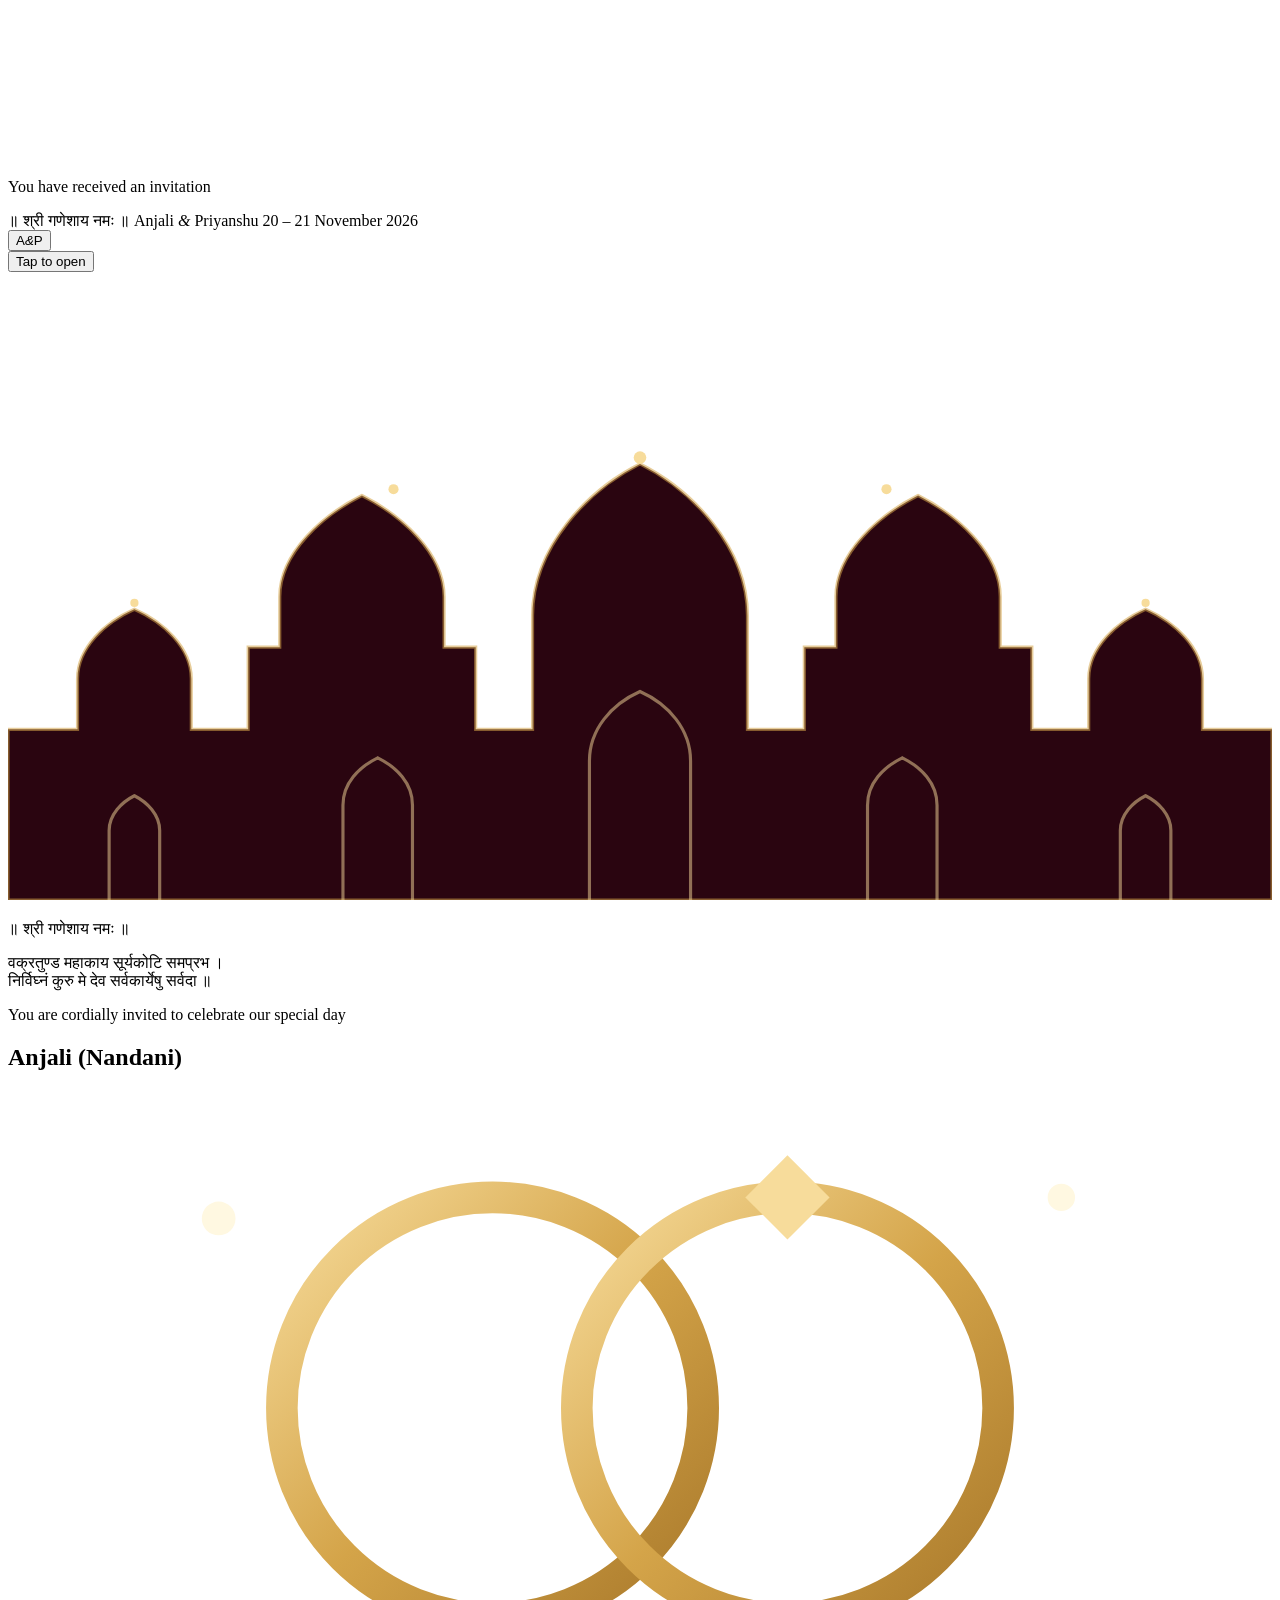
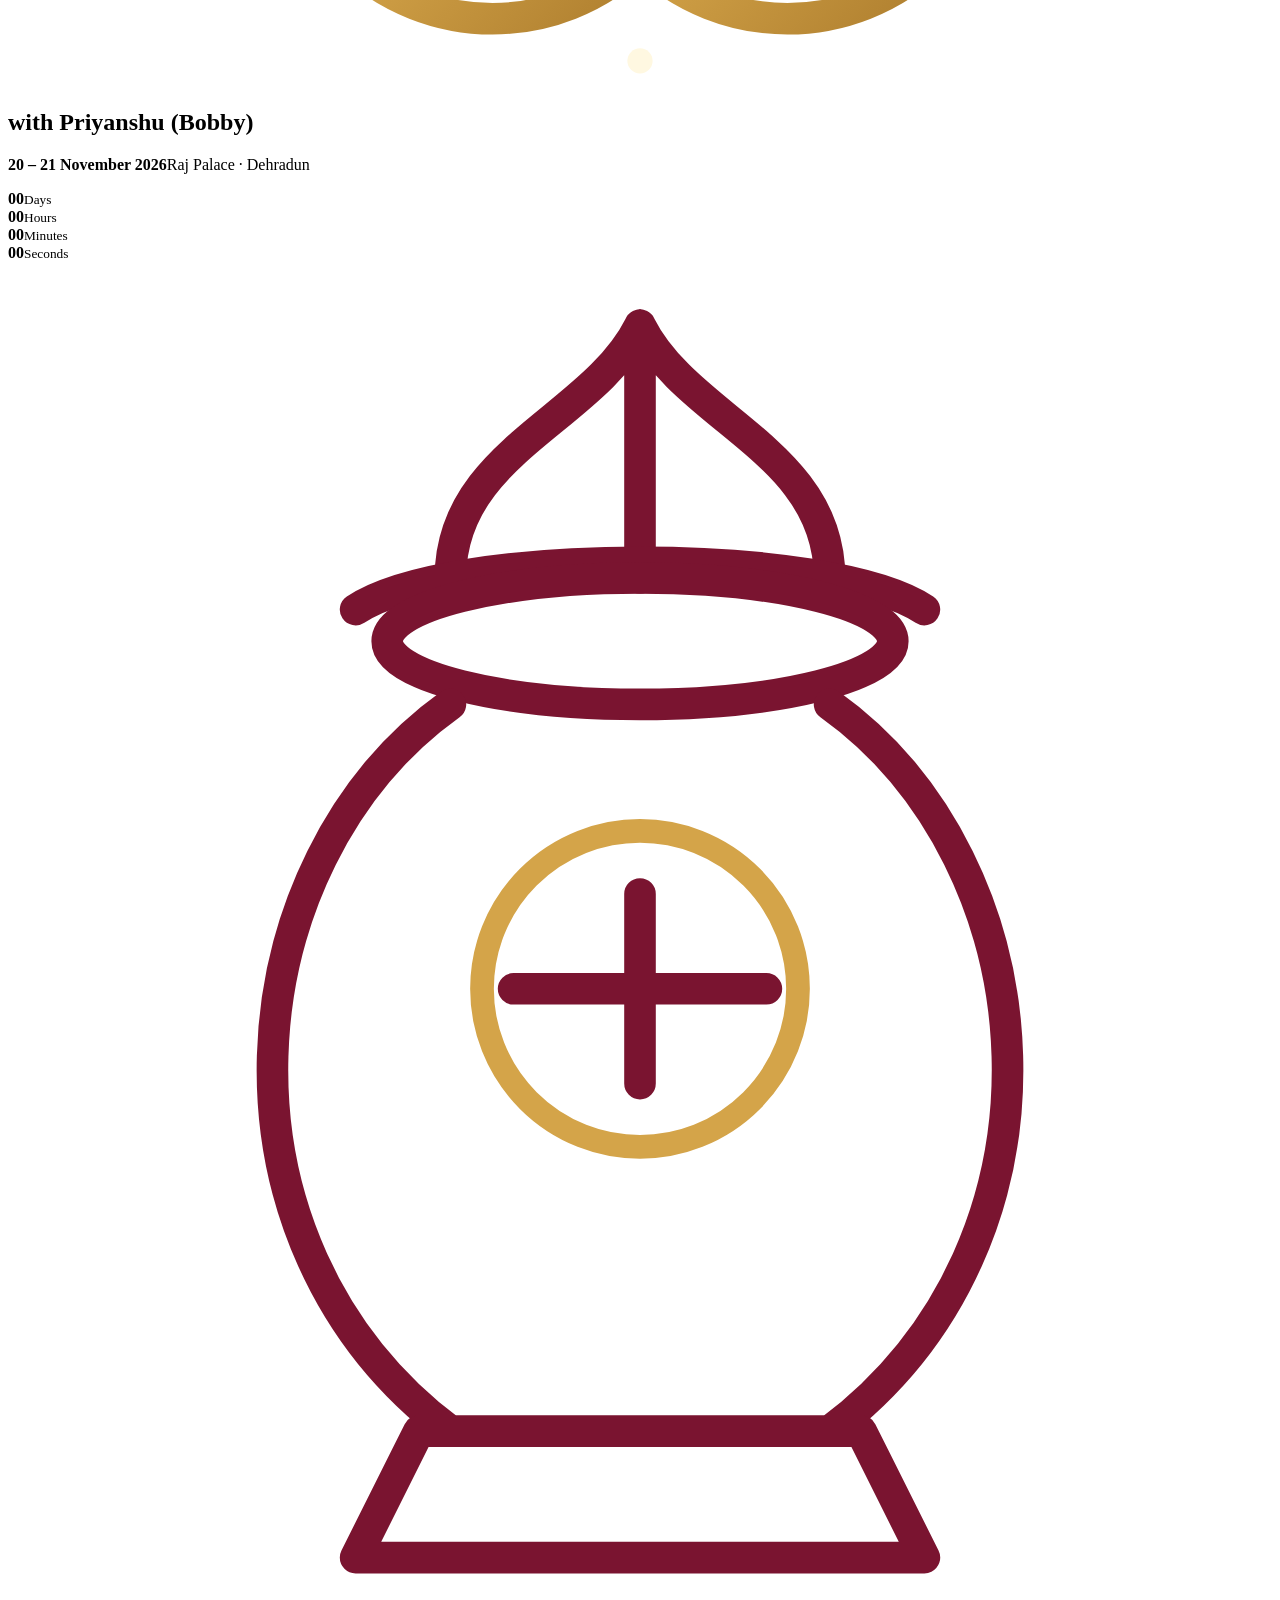
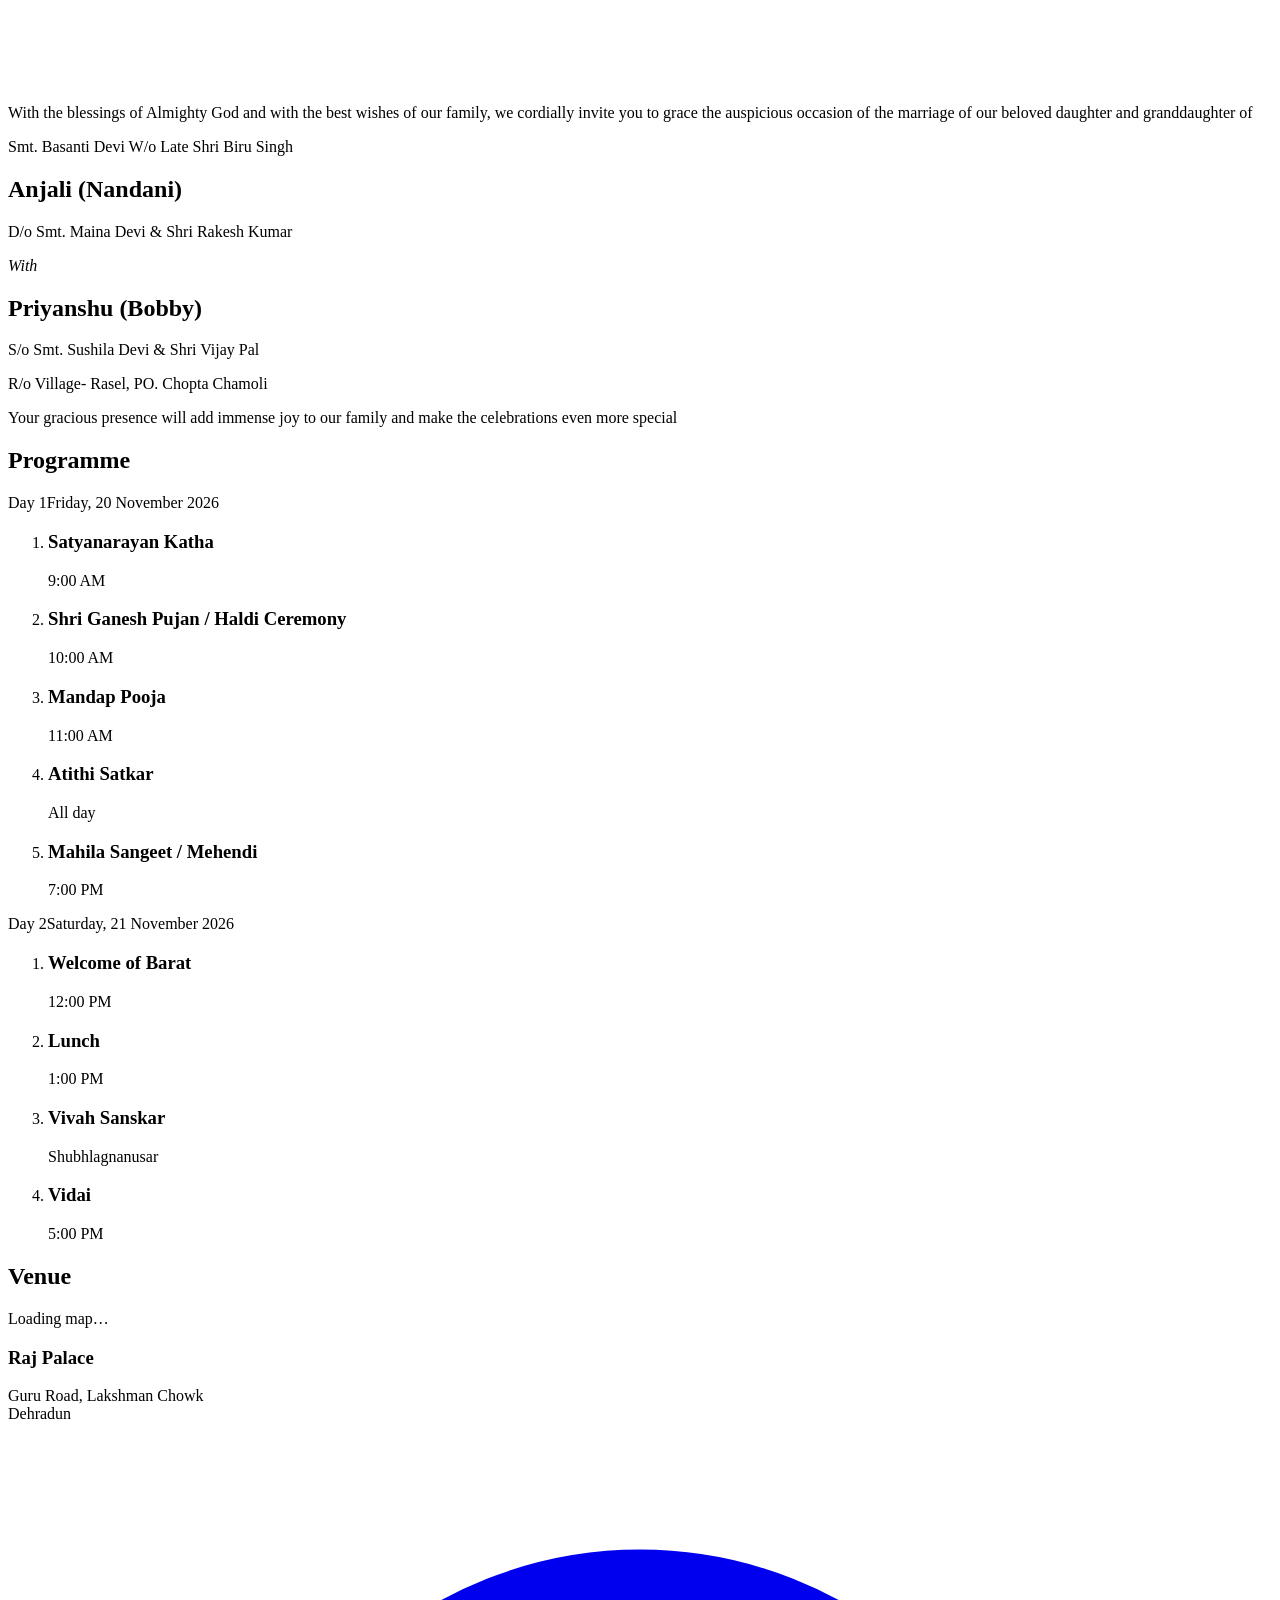
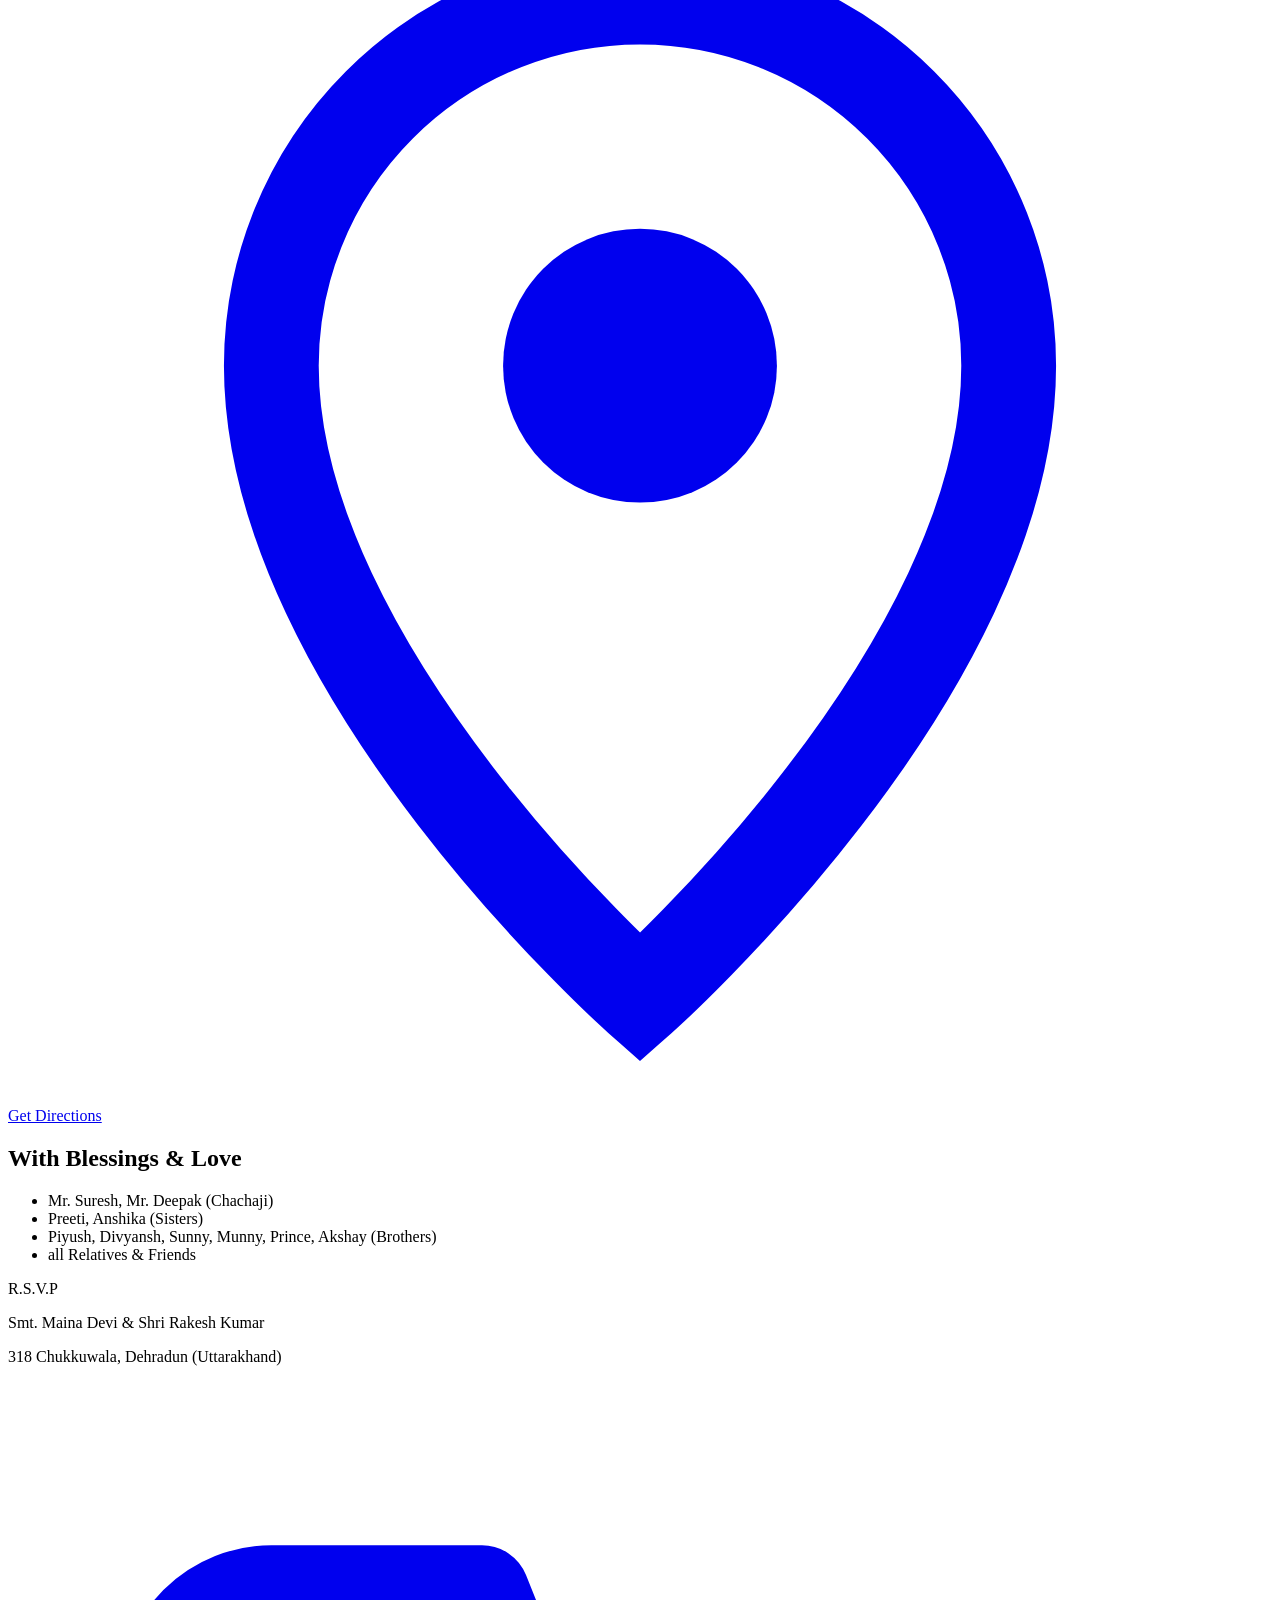
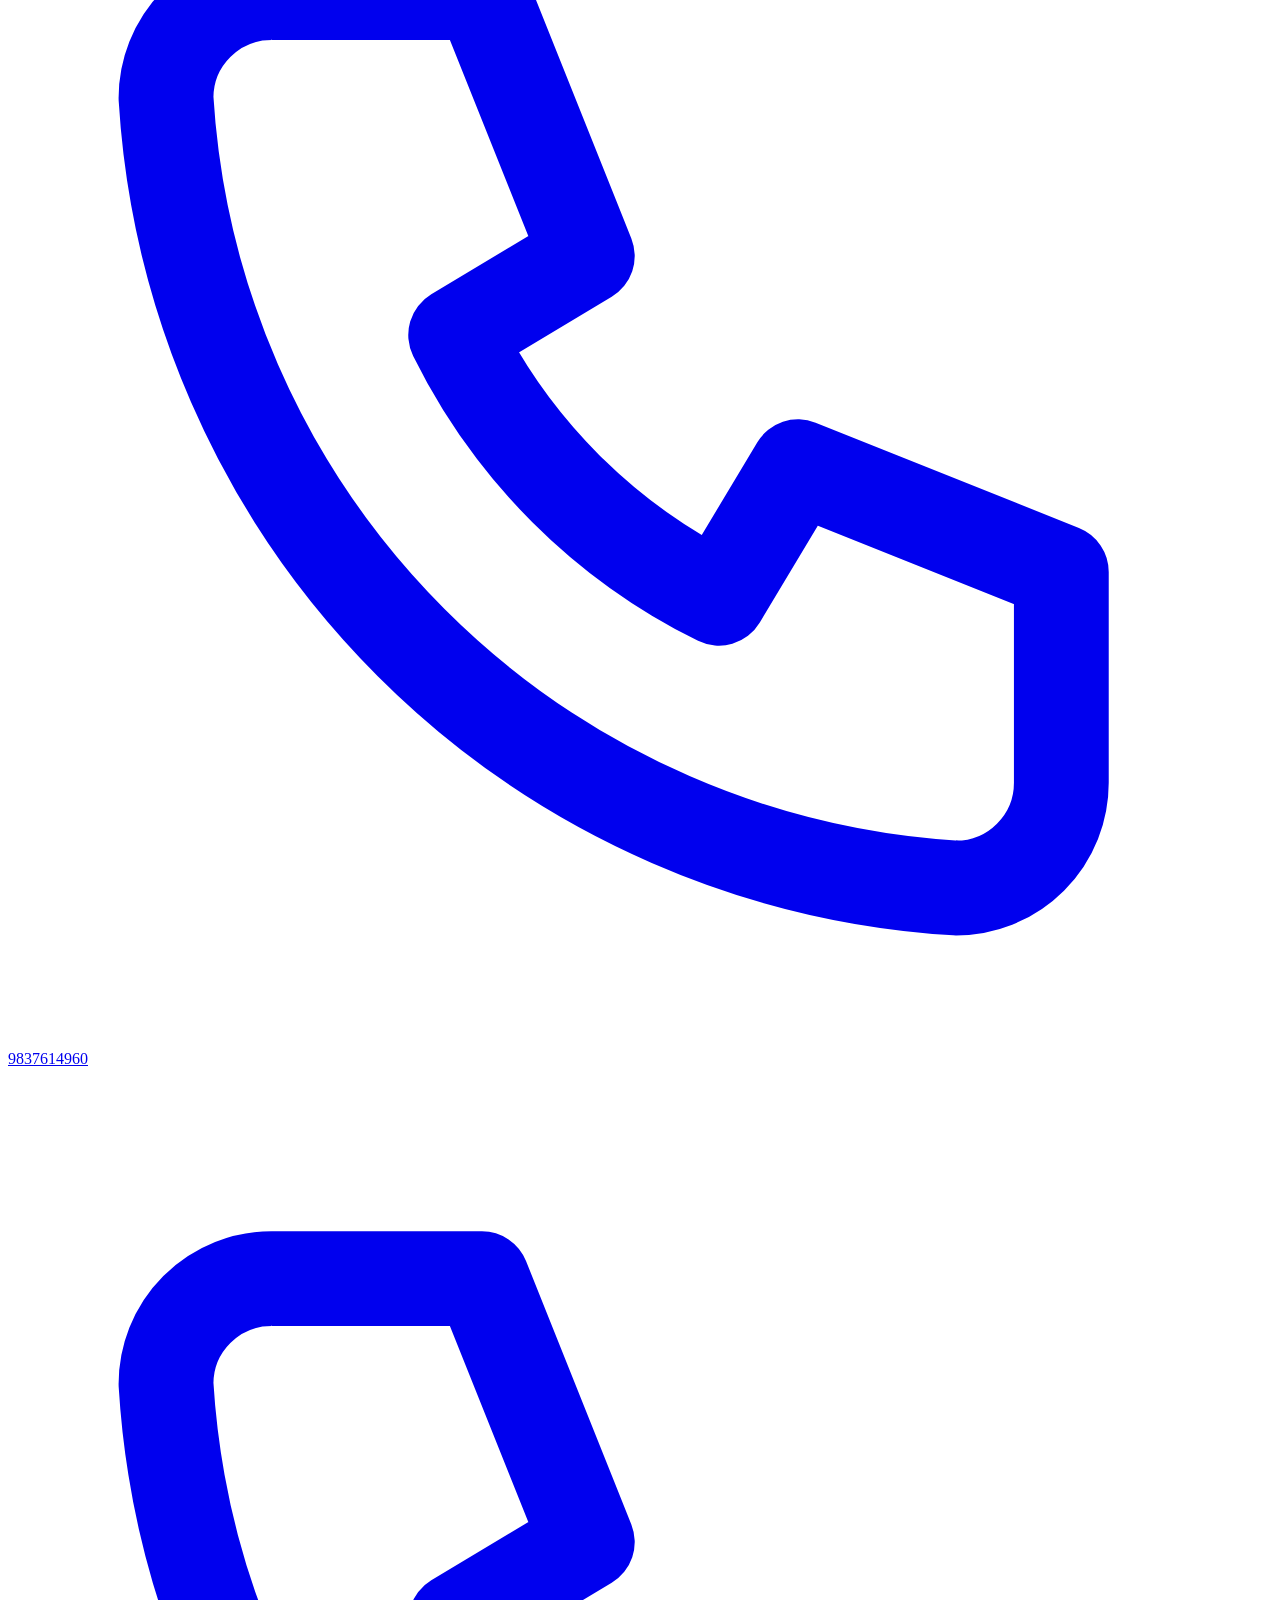
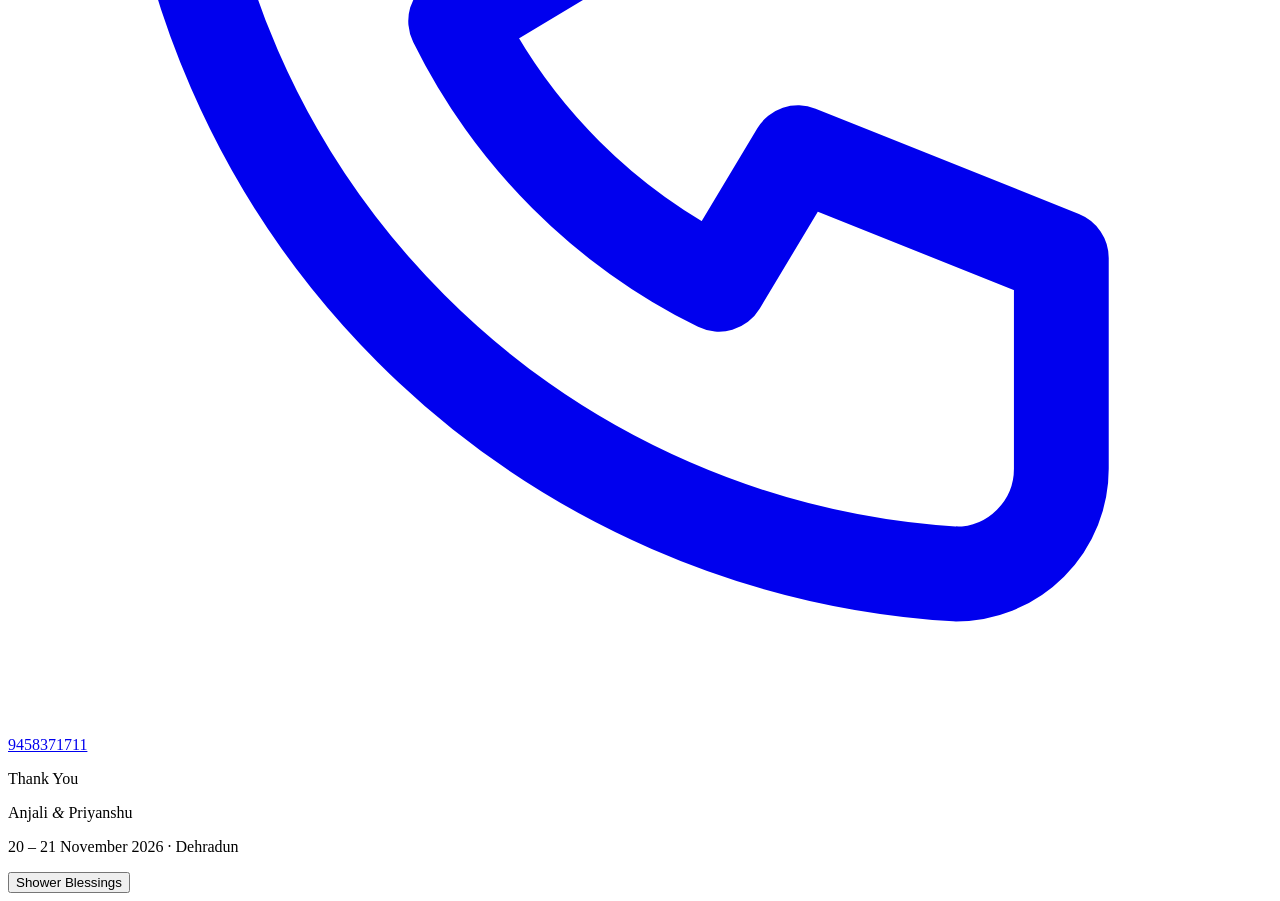
==== index.html @ f33a48f0 "Add files via upload" ====
<!doctype html>
<html lang="en">
<head>
  <meta charset="utf-8">
  <meta name="viewport" content="width=device-width, initial-scale=1, viewport-fit=cover">
  <meta name="theme-color" content="#4a0b19">
  <title>Anjali &amp; Priyanshu · Wedding Invitation</title>
  <meta name="description" content="Wedding of Anjali (Nandani) &amp; Priyanshu (Bobby) · 20–21 November 2026 · Raj Palace, Dehradun">
  <meta property="og:title" content="Anjali &amp; Priyanshu · Wedding Invitation">
  <meta property="og:description" content="20–21 November 2026 · Raj Palace, Guru Road, Lakshman Chowk, Dehradun">
  <link rel="preconnect" href="https://fonts.googleapis.com">
  <link rel="preconnect" href="https://fonts.gstatic.com" crossorigin>
  <link href="https://fonts.googleapis.com/css2?family=Cormorant+Garamond:ital,wght@0,500;0,600;0,700;1,500&family=Great+Vibes&family=Lora:wght@400;500;600&family=Marcellus&family=Tiro+Devanagari+Hindi&display=swap" rel="stylesheet">
  <link rel="stylesheet" href="css/style.css">
</head>
<body class="is-locked">

  <!-- Shared SVG defs (flowers are injected by main.js) -->
  <svg class="svg-defs" aria-hidden="true" focusable="false">
    <defs id="svgDefs">
      <radialGradient id="gRose" cx="50%" cy="50%" r="60%">
        <stop offset="0" stop-color="#b4204a"/><stop offset=".6" stop-color="#e0607f"/><stop offset="1" stop-color="#f6b3c3"/>
      </radialGradient>
      <radialGradient id="gRoseIn" cx="50%" cy="50%" r="60%">
        <stop offset="0" stop-color="#7c0d2c"/><stop offset="1" stop-color="#c93a5e"/>
      </radialGradient>
      <radialGradient id="gMari" cx="50%" cy="50%" r="60%">
        <stop offset="0" stop-color="#e2620a"/><stop offset=".7" stop-color="#f6941a"/><stop offset="1" stop-color="#ffc23a"/>
      </radialGradient>
      <radialGradient id="gMariY" cx="50%" cy="50%" r="60%">
        <stop offset="0" stop-color="#f2a40c"/><stop offset="1" stop-color="#ffe066"/>
      </radialGradient>
      <linearGradient id="gLeaf" x1="0" y1="0" x2="1" y2="1">
        <stop offset="0" stop-color="#5f8a3a"/><stop offset="1" stop-color="#2f5a26"/>
      </linearGradient>
      <linearGradient id="gGold" x1="0" y1="0" x2="1" y2="1">
        <stop offset="0" stop-color="#f7dc9b"/><stop offset=".5" stop-color="#d4a449"/><stop offset="1" stop-color="#a8782a"/>
      </linearGradient>
    </defs>
  </svg>

  <!-- ============ 1. ENVELOPE INTRO ============ -->
  <div class="intro" id="intro" role="dialog" aria-label="Open the invitation">
    <div class="intro__mandala js-mandala" data-size="560"></div>
    <div class="intro__sparkles" id="introSparkles"></div>

    <p class="intro__to"><span class="js-guest-line">You have received an invitation</span></p>

    <div class="envelope" id="envelope">
      <div class="envelope__back"></div>
      <div class="envelope__letter">
        <span class="envelope__om">॥ श्री गणेशाय नमः ॥</span>
        <span class="envelope__names">Anjali <i>&amp;</i> Priyanshu</span>
        <span class="envelope__date">20 – 21 November 2026</span>
      </div>
      <div class="envelope__pocket"></div>
      <div class="envelope__flap"></div>
      <button class="seal" id="sealBtn" type="button" aria-label="Open invitation">
        <span class="seal__text">A<i>&amp;</i>P</span>
      </button>
    </div>

    <button class="intro__hint" id="openBtn" type="button">Tap to open</button>
  </div>

  <!-- Fixed decor layers -->
  <canvas class="petals" id="petals" aria-hidden="true"></canvas>
  <div class="flora" aria-hidden="true">
    <div class="flora__cluster flora__cluster--tl js-cluster" data-variant="a"></div>
    <div class="flora__cluster flora__cluster--tr js-cluster" data-variant="b"></div>
    <div class="flora__cluster flora__cluster--bl js-cluster" data-variant="b"></div>
    <div class="flora__cluster flora__cluster--br js-cluster" data-variant="a"></div>
  </div>

  <audio id="bgm" preload="auto" loop>
    <source src="audio/wedding.wav" type="audio/wav">
  </audio>

  <main>
    <!-- ============ 2. HERO ============ -->
    <section class="hero" id="home">
      <div class="toran js-toran" aria-hidden="true"></div>
      <div class="hero__rays" aria-hidden="true"></div>
      <div class="hero__mandala js-mandala" data-size="620" aria-hidden="true"></div>
      <div class="hero__palace" aria-hidden="true">
        <svg viewBox="0 0 400 150" preserveAspectRatio="xMidYMax slice">
          <g fill="#2a0510" stroke="rgba(212,164,73,.55)" stroke-width="1">
            <path d="M0 150V96h22V80c0-10 9-18 18-22 9 4 18 12 18 22v16h18V70h10V54c0-14 14-26 26-32 12 6 26 18 26 32v16h10v26h18V60c0-22 18-40 34-48 16 8 34 26 34 48v36h18V70h10V54c0-14 14-26 26-32 12 6 26 18 26 32v16h10v26h18V80c0-10 9-18 18-22 9 4 18 12 18 22v16h22v54z"/>
          </g>
          <g fill="none" stroke="rgba(247,220,155,.5)" stroke-width="1">
            <path d="M184 150v-44c0-10 7-18 16-22 9 4 16 12 16 22v44"/>
            <path d="M106 150v-30c0-7 5-12 11-15 6 3 11 8 11 15v30M272 150v-30c0-7 5-12 11-15 6 3 11 8 11 15v30"/>
            <path d="M32 150v-22c0-5 4-9 8-11 4 2 8 6 8 11v22M352 150v-22c0-5 4-9 8-11 4 2 8 6 8 11v22"/>
          </g>
          <g fill="#f7dc9b"><circle cx="200" cy="10" r="2"/><circle cx="122" cy="20" r="1.6"/><circle cx="278" cy="20" r="1.6"/><circle cx="40" cy="56" r="1.3"/><circle cx="360" cy="56" r="1.3"/></g>
        </svg>
      </div>

      <div class="hero__inner">
        <div class="shloka" data-anim="fade-up">
          <p class="shloka__om">॥ श्री गणेशाय नमः ॥</p>
          <p class="shloka__line">वक्रतुण्ड महाकाय सूर्यकोटि समप्रभ ।<br>निर्विघ्नं कुरु मे देव सर्वकार्येषु सर्वदा ॥</p>
        </div>

        <p class="hero__welcome" data-anim="fade-up">
          <span class="hero__guest js-guest" hidden></span>
          You are cordially invited to celebrate our special day
        </p>

        <h1 class="couple">
          <span class="couple__name couple__name--bride">
            <span class="couple__script">Anjali</span>
            <span class="couple__nick">(Nandani)</span>
          </span>
          <span class="couple__ring" aria-hidden="true">
            <svg viewBox="0 0 120 60">
              <g fill="none" stroke="url(#gGold)" stroke-width="3">
                <circle class="ring-a" cx="46" cy="32" r="20"/>
                <circle class="ring-b" cx="74" cy="32" r="20"/>
              </g>
              <path d="M74 8l4 4-4 4-4-4z" fill="#f7dc9b"/>
              <g class="ring-spark" fill="#fff8e1"><circle cx="20" cy="14" r="1.6"/><circle cx="100" cy="12" r="1.3"/><circle cx="60" cy="56" r="1.2"/></g>
            </svg>
            <span class="couple__with">with</span>
          </span>
          <span class="couple__name couple__name--groom">
            <span class="couple__script">Priyanshu</span>
            <span class="couple__nick">(Bobby)</span>
          </span>
        </h1>

        <div class="hero__date" data-anim="fade-up">
          <span class="hero__divider"></span>
          <p><strong>20 – 21 November 2026</strong><span>Raj Palace · Dehradun</span></p>
          <span class="hero__divider"></span>
        </div>

        <div class="countdown" id="countdown" data-anim="fade-up" aria-live="polite">
          <div class="countdown__box"><b data-unit="d">00</b><small>Days</small></div>
          <div class="countdown__box"><b data-unit="h">00</b><small>Hours</small></div>
          <div class="countdown__box"><b data-unit="m">00</b><small>Minutes</small></div>
          <div class="countdown__box"><b data-unit="s">00</b><small>Seconds</small></div>
        </div>
        <p class="countdown__done" id="countdownDone" hidden>The celebrations have begun!</p>

        <a href="#invite" class="scroll-cue" aria-label="Scroll down"><span></span></a>
      </div>
    </section>

    <!-- ============ 3. INVITATION ============ -->
    <section class="invite" id="invite">
      <div class="invite__card" data-anim="zoom">
        <span class="corner corner--bl"></span><span class="corner corner--br"></span>

        <div class="kalash" aria-hidden="true" data-anim="fade-up">
          <svg viewBox="0 0 80 90">
            <g fill="none" stroke="#7a1430" stroke-width="2" stroke-linecap="round" stroke-linejoin="round">
              <path d="M40 4c-3 6-12 8-12 16M40 4c3 6 12 8 12 16M40 4v16"/>
              <path d="M22 22c6-4 30-4 36 0"/>
              <ellipse cx="40" cy="24" rx="16" ry="4"/>
              <path d="M28 28c-14 10-16 34 0 46h24c16-12 14-36 0-46"/>
              <path d="M26 74h28l4 8H22z"/>
              <path d="M32 46h16M40 40v12"/>
            </g>
            <circle cx="40" cy="46" r="10" fill="none" stroke="#d4a449" stroke-width="1.5"/>
          </svg>
        </div>

        <p class="invite__lead" data-anim="fade-up">
          With the blessings of Almighty God and with the best wishes of our family, we cordially invite you to grace the auspicious occasion of the marriage of our beloved daughter and granddaughter of
        </p>
        <p class="invite__elder" data-anim="fade-up">Smt. Basanti Devi W/o Late Shri Biru Singh</p>

        <div class="person" data-anim="fade-left">
          <h2 class="person__name">Anjali <span>(Nandani)</span></h2>
          <p class="person__parents">D/o Smt. Maina Devi &amp; Shri Rakesh Kumar</p>
        </div>

        <div class="invite__with" data-anim="zoom">
          <span class="line"></span><em>With</em><span class="line"></span>
        </div>

        <div class="person" data-anim="fade-right">
          <h2 class="person__name">Priyanshu <span>(Bobby)</span></h2>
          <p class="person__parents">S/o Smt. Sushila Devi &amp; Shri Vijay Pal</p>
          <p class="person__address">R/o Village- Rasel, PO. Chopta Chamoli</p>
        </div>

        <p class="invite__closing" data-anim="fade-up">
          Your gracious presence will add immense joy to our family and make the celebrations even more special
        </p>
      </div>
    </section>

    <!-- ============ 4. PROGRAMME ============ -->
    <section class="programme" id="programme">
      <header class="section-head" data-anim="fade-up">
        <span class="section-head__orn"></span>
        <h2>Programme</h2>
      </header>

      <div class="day" data-anim="fade-up">
        <div class="day__chip"><span>Day 1</span>Friday, 20 November 2026</div>
        <ol class="timeline">
          <li class="event" data-anim="fade-left"><span class="event__icon" data-icon="diya"></span><div class="event__body"><h3>Satyanarayan Katha</h3><time>9:00 AM</time></div></li>
          <li class="event" data-anim="fade-right"><span class="event__icon" data-icon="haldi"></span><div class="event__body"><h3>Shri Ganesh Pujan / Haldi Ceremony</h3><time>10:00 AM</time></div></li>
          <li class="event" data-anim="fade-left"><span class="event__icon" data-icon="mandap"></span><div class="event__body"><h3>Mandap Pooja</h3><time>11:00 AM</time></div></li>
          <li class="event" data-anim="fade-right"><span class="event__icon" data-icon="garland"></span><div class="event__body"><h3>Atithi Satkar</h3><time>All day</time></div></li>
          <li class="event event--night" data-anim="fade-left"><span class="event__icon" data-icon="music"></span><div class="event__body"><h3>Mahila Sangeet / Mehendi</h3><time>7:00 PM</time></div></li>
        </ol>
      </div>

      <div class="day" data-anim="fade-up">
        <div class="day__chip"><span>Day 2</span>Saturday, 21 November 2026</div>
        <ol class="timeline">
          <li class="event" data-anim="fade-left"><span class="event__icon" data-icon="dhol"></span><div class="event__body"><h3>Welcome of Barat</h3><time>12:00 PM</time></div></li>
          <li class="event" data-anim="fade-right"><span class="event__icon" data-icon="thali"></span><div class="event__body"><h3>Lunch</h3><time>1:00 PM</time></div></li>
          <li class="event event--main" data-anim="fade-left"><span class="event__icon" data-icon="agni"></span><div class="event__body"><h3>Vivah Sanskar</h3><time>Shubhlagnanusar</time></div></li>
          <li class="event" data-anim="fade-right"><span class="event__icon" data-icon="doli"></span><div class="event__body"><h3>Vidai</h3><time>5:00 PM</time></div></li>
        </ol>
      </div>
    </section>

    <!-- ============ 5. VENUE ============ -->
    <section class="venue" id="venue">
      <div class="venue__lattice" aria-hidden="true"></div>
      <header class="section-head section-head--light" data-anim="fade-up">
        <span class="section-head__orn"></span>
        <h2>Venue</h2>
      </header>

      <div class="venue__arch" data-anim="zoom">
        <div class="venue__map" id="venueMap" data-src="https://www.google.com/maps?q=Raj+Palace,+Guru+Road,+Lakshman+Chowk,+Dehradun&amp;output=embed">
          <span class="venue__map-loader">Loading map…</span>
        </div>
        <div class="venue__info">
          <h3>Raj Palace</h3>
          <p>Guru Road, Lakshman Chowk<br>Dehradun</p>
          <a class="btn btn--gold" target="_blank" rel="noopener"
             href="https://www.google.com/maps/dir/?api=1&amp;destination=Raj+Palace,+Guru+Road,+Lakshman+Chowk,+Dehradun">
            <svg viewBox="0 0 24 24" aria-hidden="true"><path d="M12 22s7-6.2 7-12a7 7 0 10-14 0c0 5.8 7 12 7 12z" fill="none" stroke="currentColor" stroke-width="1.8"/><circle cx="12" cy="10" r="2.6" fill="currentColor"/></svg>
            Get Directions
          </a>
        </div>
      </div>
    </section>

    <!-- ============ 6. CLOSING ============ -->
    <section class="closing" id="closing">
      <div class="closing__glow" aria-hidden="true"></div>
      <div class="closing__particles" id="goldParticles" aria-hidden="true"></div>

      <div class="blessings" data-anim="fade-up">
        <h2 class="blessings__title">With Blessings &amp; Love</h2>
        <ul class="blessings__list">
          <li data-anim="fade-up">Mr. Suresh, Mr. Deepak <span>(Chachaji)</span></li>
          <li data-anim="fade-up">Preeti, Anshika <span>(Sisters)</span></li>
          <li data-anim="fade-up">Piyush, Divyansh, Sunny, Munny, Prince, Akshay <span>(Brothers)</span></li>
          <li data-anim="fade-up">all Relatives &amp; Friends</li>
        </ul>
      </div>

      <div class="rsvp" data-anim="zoom">
        <p class="rsvp__label">R.S.V.P</p>
        <p class="rsvp__name">Smt. Maina Devi &amp; Shri Rakesh Kumar</p>
        <p class="rsvp__addr">318 Chukkuwala, Dehradun (Uttarakhand)</p>
        <div class="rsvp__calls">
          <a class="btn btn--ghost" href="tel:+919837614960">
            <svg viewBox="0 0 24 24" aria-hidden="true"><path d="M5 4h4l2 5-2.5 1.5a11 11 0 005 5L15 13l5 2v4a2 2 0 01-2 2A16 16 0 013 6a2 2 0 012-2" fill="none" stroke="currentColor" stroke-width="1.8" stroke-linejoin="round"/></svg>
            9837614960
          </a>
          <a class="btn btn--ghost" href="tel:+919458371711">
            <svg viewBox="0 0 24 24" aria-hidden="true"><path d="M5 4h4l2 5-2.5 1.5a11 11 0 005 5L15 13l5 2v4a2 2 0 01-2 2A16 16 0 013 6a2 2 0 012-2" fill="none" stroke="currentColor" stroke-width="1.8" stroke-linejoin="round"/></svg>
            9458371711
          </a>
        </div>
      </div>

      <div class="finale" data-anim="fade-up">
        <p class="finale__thanks">Thank You</p>
        <p class="finale__names">Anjali <i>&amp;</i> Priyanshu</p>
        <p class="finale__date">20 – 21 November 2026 · Dehradun</p>
        <button class="btn btn--gold finale__shower" id="showerBtn" type="button">Shower Blessings</button>
      </div>
    </section>
  </main>

  <script src="https://code.jquery.com/jquery-3.7.1.min.js" integrity="sha256-/JqT3SQfawRcv/BIHPThkBvs0OEvtFFmqPF/lYI/Cxo=" crossorigin="anonymous"></script>
  <script src="js/main.js"></script>
</body>
</html>
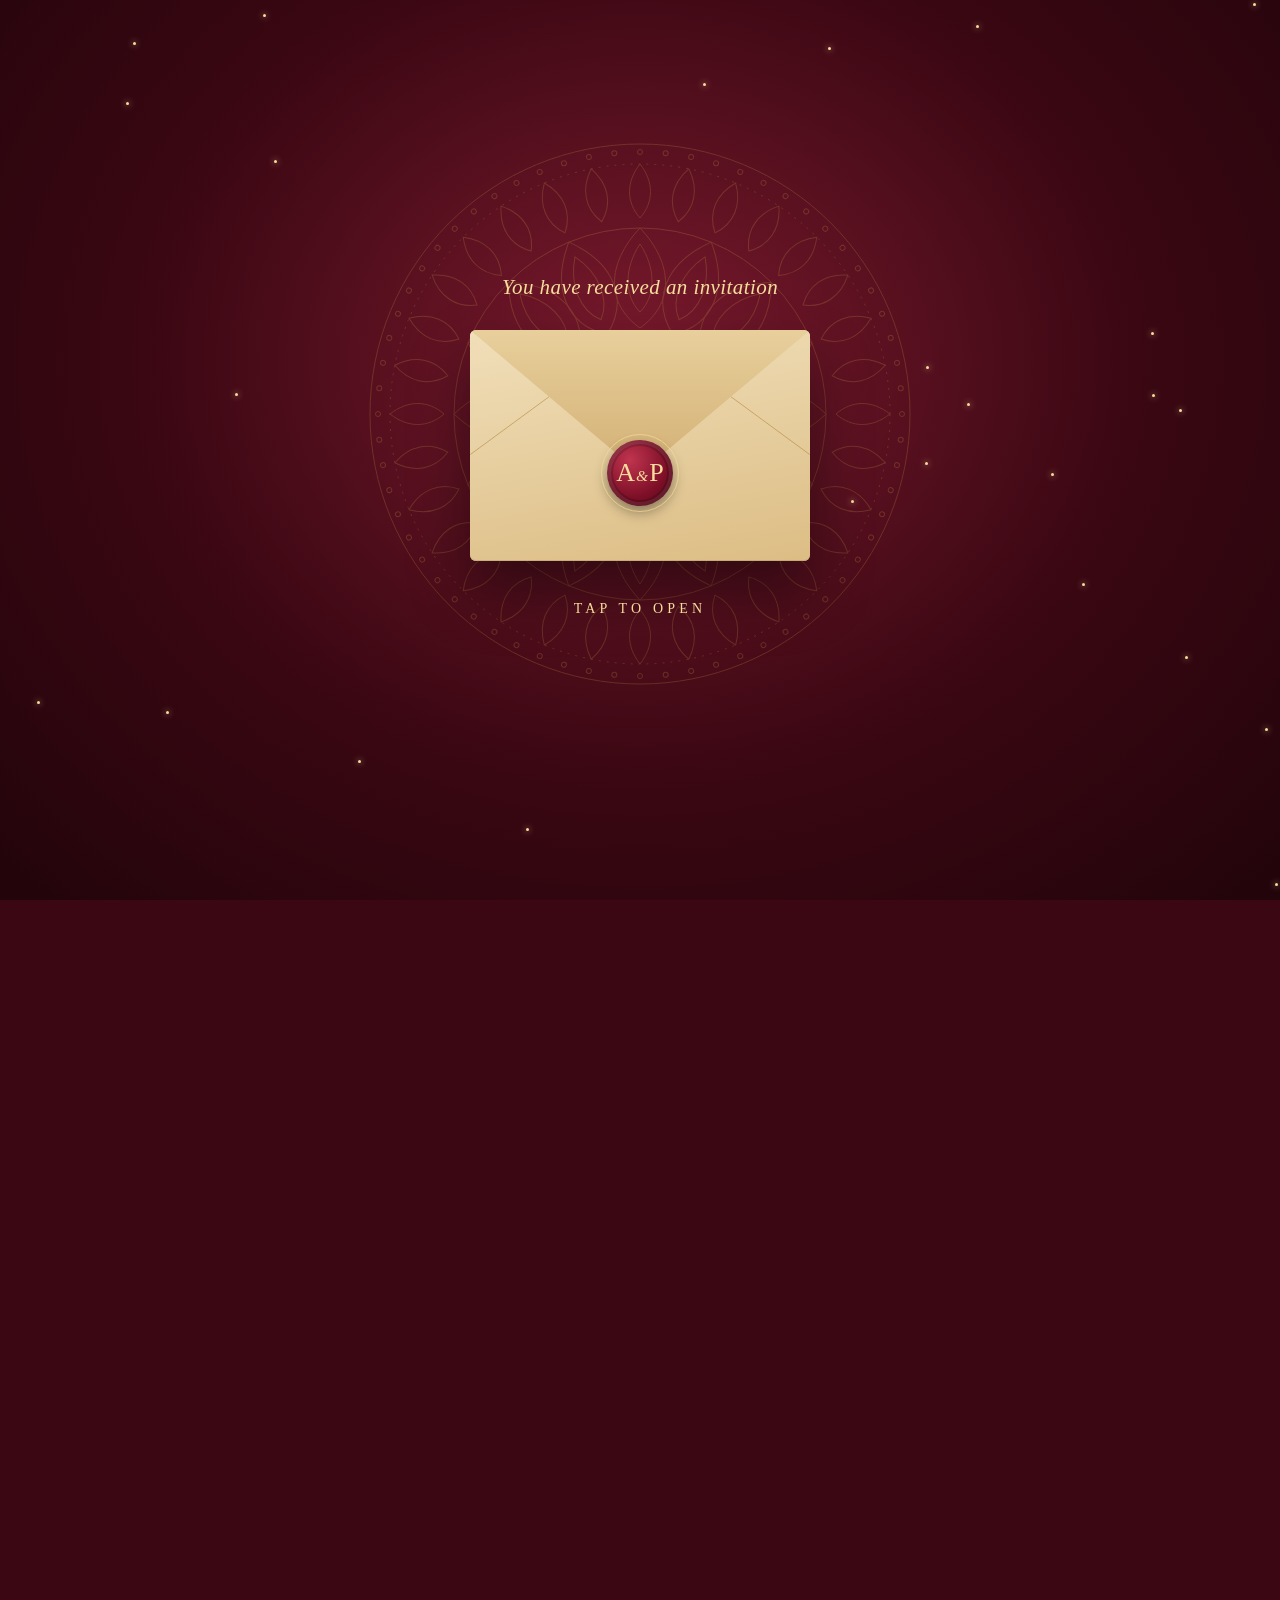
==== commit ac5b9d09: "Update index.html" ====
--- a/index.html
+++ b/index.html
@@ -5,9 +5,15 @@
   <meta name="viewport" content="width=device-width, initial-scale=1, viewport-fit=cover">
   <meta name="theme-color" content="#4a0b19">
   <title>Anjali &amp; Priyanshu · Wedding Invitation</title>
-  <meta name="description" content="Wedding of Anjali (Nandani) &amp; Priyanshu (Bobby) · 20–21 November 2026 · Raj Palace, Dehradun">
+  <meta name="description" content="Wedding of Anjali (Nandani) &amp; Priyanshu (Bobby) · 21 November 2026 · Raj Palace, Dehradun">
   <meta property="og:title" content="Anjali &amp; Priyanshu · Wedding Invitation">
-  <meta property="og:description" content="20–21 November 2026 · Raj Palace, Guru Road, Lakshman Chowk, Dehradun">
+  <meta property="og:description" content="21 November 2026 · Raj Palace, Guru Road, Lakshman Chowk, Dehradun">
+  <meta property="og:type" content="website">
+  <meta property="og:url" content="https://preetin0603-a11y.github.io/anjali_weds_priyanshu/">
+  <meta property="og:image" content="https://preetin0603-a11y.github.io/anjali_weds_priyanshu/preview.jpg">
+  <meta property="og:image:width" content="1200">
+  <meta property="og:image:height" content="630">
+  <meta name="twitter:card" content="summary_large_image">
   <link rel="preconnect" href="https://fonts.googleapis.com">
   <link rel="preconnect" href="https://fonts.gstatic.com" crossorigin>
   <link href="https://fonts.googleapis.com/css2?family=Cormorant+Garamond:ital,wght@0,500;0,600;0,700;1,500&family=Great+Vibes&family=Lora:wght@400;500;600&family=Marcellus&family=Tiro+Devanagari+Hindi&display=swap" rel="stylesheet">
@@ -51,7 +57,7 @@
       <div class="envelope__letter">
         <span class="envelope__om">॥ श्री गणेशाय नमः ॥</span>
         <span class="envelope__names">Anjali <i>&amp;</i> Priyanshu</span>
-        <span class="envelope__date">20 – 21 November 2026</span>
+        <span class="envelope__date">21 November 2026</span>
       </div>
       <div class="envelope__pocket"></div>
       <div class="envelope__flap"></div>
@@ -131,7 +137,7 @@
 
         <div class="hero__date" data-anim="fade-up">
           <span class="hero__divider"></span>
-          <p><strong>20 – 21 November 2026</strong><span>Raj Palace · Dehradun</span></p>
+          <p><strong>21 November 2026</strong><span>Raj Palace · Dehradun</span></p>
           <span class="hero__divider"></span>
         </div>
 
@@ -279,7 +285,7 @@
       <div class="finale" data-anim="fade-up">
         <p class="finale__thanks">Thank You</p>
         <p class="finale__names">Anjali <i>&amp;</i> Priyanshu</p>
-        <p class="finale__date">20 – 21 November 2026 · Dehradun</p>
+        <p class="finale__date">21 November 2026 · Dehradun</p>
         <button class="btn btn--gold finale__shower" id="showerBtn" type="button">Shower Blessings</button>
       </div>
     </section>
--- a/css/style.css
+++ b/css/style.css
@@ -0,0 +1 @@
+*,*::before,*::after{box-sizing:border-box}html{-webkit-text-size-adjust:100%;scroll-behavior:smooth}html,body{overflow-x:hidden;overflow-x:clip}body{margin:0;background:#3a0712;color:#3b0a16;font-family:"Lora",Georgia,serif;font-size:16px;line-height:1.65;-webkit-font-smoothing:antialiased;-webkit-tap-highlight-color:rgba(0,0,0,0)}body.is-locked{overflow:hidden;height:100vh;height:100dvh}img,svg{display:block;max-width:100%}button{font:inherit;cursor:pointer}h1,h2,h3,p{margin:0}.svg-defs{position:absolute;width:0;height:0;overflow:hidden}[hidden]{display:none !important}section{position:relative;overflow:hidden;padding:84px 20px}[data-anim]{opacity:0;transition:opacity .9s cubic-bezier(0.22, 0.8, 0.24, 1),transform .9s cubic-bezier(0.22, 0.8, 0.24, 1),filter .9s cubic-bezier(0.22, 0.8, 0.24, 1);transition-delay:var(--d, 0s);will-change:opacity,transform}[data-anim=fade-up]{transform:translateY(28px)}[data-anim=fade-left]{transform:translateX(-34px)}[data-anim=fade-right]{transform:translateX(34px)}[data-anim=zoom]{transform:scale(0.92);filter:blur(3px)}[data-anim].is-in{opacity:1;transform:none;filter:none}.btn{position:relative;display:inline-flex;align-items:center;justify-content:center;gap:8px;min-height:48px;padding:12px 26px;border-radius:999px;border:0;font-family:"Marcellus",Georgia,serif;font-size:15px;letter-spacing:.08em;text-decoration:none;overflow:hidden;transition:transform .35s cubic-bezier(0.34, 1.56, 0.64, 1),box-shadow .35s cubic-bezier(0.22, 0.8, 0.24, 1)}.btn svg{width:18px;height:18px;flex:none}.btn::after{content:"";position:absolute;inset:0;background:linear-gradient(110deg, transparent 30%, rgba(255, 255, 255, 0.55) 50%, transparent 70%);transform:translateX(-120%);animation:shimmer 3.6s ease-in-out infinite}.btn:hover{transform:translateY(-2px)}.btn:active{transform:scale(0.95)}.btn--gold{color:#3a0712;background:linear-gradient(135deg, #f7dc9b, #d4a449 55%, #a8782a);box-shadow:0 8px 22px rgba(212,164,73,.35),inset 0 1px 0 rgba(255,255,255,.6)}.btn--ghost{color:#f7dc9b;background:rgba(255,255,255,.04);box-shadow:inset 0 0 0 1px rgba(247,220,155,.55)}.btn--ghost::after{animation-duration:5s;opacity:.4}@keyframes shimmer{0%,60%{transform:translateX(-120%)}100%{transform:translateX(120%)}}.section-head{text-align:center;margin-bottom:40px;position:relative;z-index:2}.section-head h2{font-family:"Great Vibes",cursive;font-weight:400;font-size:clamp(54px,15vw,76px);line-height:1.1;color:#5a0f1f}.section-head__orn{display:block;width:150px;height:22px;margin:0 auto 6px;background:radial-gradient(circle, #d4a449 3px, transparent 3.5px) center/22px 22px no-repeat,linear-gradient(90deg, transparent, #d4a449 45%, transparent 45%, transparent 55%, #d4a449 55%, transparent) center/100% 1px no-repeat}.section-head--light h2{background:linear-gradient(100deg, #a8782a 0%, #f7dc9b 35%, #d4a449 55%, #fff1c7 70%, #a8782a 100%);background-size:220% 100%;-webkit-background-clip:text;background-clip:text;color:rgba(0,0,0,0);animation:goldShift 6s linear infinite}@keyframes goldShift{to{background-position:-220% 0}}.js-mandala svg{width:100%;height:100%}.mandala-spin{animation:spin 90s linear infinite;transform-origin:center}.mandala-spin--rev{animation:spin 140s linear infinite reverse;transform-origin:center}@keyframes spin{to{transform:rotate(360deg)}}.intro{position:fixed;inset:0;z-index:100;display:flex;flex-direction:column;align-items:center;justify-content:center;gap:26px;padding:24px 16px;background:radial-gradient(ellipse at 50% 40%, #7a1a2e 0%, #3a0712 55%, #22040b 100%);transition:opacity 1s cubic-bezier(0.22, 0.8, 0.24, 1),visibility 1s,transform 1.2s cubic-bezier(0.22, 0.8, 0.24, 1)}.intro__mandala{position:absolute;left:50%;top:46%;width:560px;height:560px;margin:-280px 0 0 -280px;opacity:.22;pointer-events:none}.intro__sparkles{position:absolute;inset:0;pointer-events:none}.intro__to{position:relative;z-index:2;font-family:"Cormorant Garamond",Georgia,serif;font-style:italic;font-weight:500;font-size:21px;color:#f7dc9b;text-align:center;letter-spacing:.02em;animation:fadeUp 1.2s cubic-bezier(0.22, 0.8, 0.24, 1) .2s both}.intro__hint{position:relative;z-index:2;border:0;background:none;padding:10px 18px;font-family:"Marcellus",Georgia,serif;font-size:14px;letter-spacing:.3em;text-transform:uppercase;color:#f7dc9b;animation:fadeUp 1.2s cubic-bezier(0.22, 0.8, 0.24, 1) .8s both,breathe 2.4s ease-in-out 2s infinite}.intro.is-opening .intro__hint,.intro.is-opening .intro__to{opacity:0;transition:opacity .5s;animation:none}.intro.is-done{opacity:0;visibility:hidden;transform:scale(1.08);pointer-events:none}@keyframes fadeUp{from{opacity:0;transform:translateY(18px)}to{opacity:1;transform:none}}@keyframes breathe{50%{opacity:.45}}.envelope{--w: min(84vw, 340px);position:relative;z-index:2;width:var(--w);height:calc(var(--w)*.68);perspective:1200px;animation:envIn 1.3s cubic-bezier(0.34, 1.56, 0.64, 1) .3s both,envFloat 4s ease-in-out 1.8s infinite}.envelope__back,.envelope__pocket,.envelope__flap{position:absolute;inset:0;border-radius:6px}.envelope__back{background:linear-gradient(160deg, #e9d3a8, #cfae72);box-shadow:0 30px 60px rgba(0,0,0,.45)}.envelope__letter{position:absolute;left:6%;right:6%;top:8%;bottom:6%;display:flex;flex-direction:column;align-items:center;justify-content:center;gap:4px;padding:12px;text-align:center;background:#fbf4e6;border-radius:4px;box-shadow:inset 0 0 0 1px rgba(168,120,42,.4),inset 0 0 0 5px #fbf4e6,inset 0 0 0 6px rgba(168,120,42,.35);transition:transform 1.2s cubic-bezier(0.22, 0.8, 0.24, 1) .55s;z-index:1}.envelope__om{font-family:"Tiro Devanagari Hindi","Noto Serif Devanagari",serif;font-size:13px;color:#c93a5e}.envelope__names{font-family:"Great Vibes",cursive;font-size:calc(var(--w)*.1);color:#5a0f1f;line-height:1.2}.envelope__names i{font-family:"Cormorant Garamond",Georgia,serif;font-size:.6em;color:#a8782a}.envelope__date{font-family:"Marcellus",Georgia,serif;font-size:11px;letter-spacing:.18em;color:#6b3a44}.envelope__pocket{z-index:2;background:linear-gradient(170deg, #f1dfba, #dcbd84);clip-path:polygon(0 0, 50% 54%, 100% 0, 100% 100%, 0 100%);box-shadow:inset 0 -1px 0 rgba(0,0,0,.1)}.envelope__pocket::before{content:"";position:absolute;inset:0;background:linear-gradient(to bottom right, transparent 49.6%, rgba(168, 120, 42, 0.5) 50%, transparent 50.4%) left/50% 54% no-repeat,linear-gradient(to bottom left, transparent 49.6%, rgba(168, 120, 42, 0.5) 50%, transparent 50.4%) right/50% 54% no-repeat;background-position:left top,right top}.envelope__flap{z-index:3;bottom:auto;height:62%;background:linear-gradient(180deg, #e8cf9c, #d2b074);clip-path:polygon(0 0, 100% 0, 50% 100%);transform-origin:top center;transition:transform .9s cubic-bezier(0.22, 0.8, 0.24, 1),z-index 0s .45s;filter:drop-shadow(0 4px 6px rgba(0, 0, 0, 0.15))}.is-opening .envelope{animation:none}.is-opening .envelope__flap{transform:rotateX(180deg);z-index:0}.is-opening .envelope__letter{transform:translateY(-58%) scale(1.04);z-index:1}@keyframes envIn{from{opacity:0;transform:translateY(40px) scale(0.85) rotate(-4deg)}to{opacity:1;transform:none}}@keyframes envFloat{50%{transform:translateY(-8px)}}.seal{position:absolute;z-index:4;left:50%;top:62%;width:66px;height:66px;margin:-33px 0 0 -33px;border:0;border-radius:50%;background:radial-gradient(circle at 35% 30%, #c0344f, #7d0f27 60%, #4d0716);box-shadow:0 6px 14px rgba(0,0,0,.4),inset 0 0 0 4px rgba(255,255,255,.08),inset 0 0 0 6px rgba(0,0,0,.18);transition:transform .5s cubic-bezier(0.34, 1.56, 0.64, 1),opacity .4s}.seal::before{content:"";position:absolute;inset:-6px;border-radius:50%;border:1px solid rgba(247,220,155,.7);animation:ping 2s ease-out infinite}.seal__text{font-family:"Great Vibes",cursive;font-size:26px;color:#f7dc9b}.seal__text i{font-size:.6em;padding:0 1px}.seal:active{transform:scale(0.9)}.is-opening .seal{transform:scale(0) rotate(90deg);opacity:0}@keyframes ping{from{transform:scale(0.9);opacity:1}to{transform:scale(1.5);opacity:0}}.sparkle{position:absolute;width:6px;height:6px;margin:-3px;background:radial-gradient(circle, #fff 0, #f7dc9b 40%, transparent 70%);border-radius:50%;animation:sparkleBurst 1.4s cubic-bezier(0.22, 0.8, 0.24, 1) forwards}.sparkle--star{width:12px;height:12px;margin:-6px;border-radius:0;background:#f7dc9b;clip-path:polygon(50% 0, 62% 38%, 100% 50%, 62% 62%, 50% 100%, 38% 62%, 0 50%, 38% 38%)}@keyframes sparkleBurst{0%{opacity:0;transform:translate(0, 0) scale(0.3)}20%{opacity:1}100%{opacity:0;transform:translate(var(--x), var(--y)) scale(1) rotate(180deg)}}.twinkle{position:absolute;width:3px;height:3px;border-radius:50%;background:#f7dc9b;box-shadow:0 0 6px #f7dc9b;animation:twinkle var(--t, 3s) ease-in-out var(--d, 0s) infinite}@keyframes twinkle{0%,100%{opacity:.1;transform:scale(0.6)}50%{opacity:1;transform:scale(1.2)}}.petals{position:fixed;inset:0;width:100%;height:100%;z-index:40;pointer-events:none}.flora{position:fixed;inset:0;z-index:30;pointer-events:none;opacity:0;transition:opacity 1.6s cubic-bezier(0.22, 0.8, 0.24, 1) .4s}.is-ready .flora{opacity:1}.flora__cluster{position:absolute;width:132px;height:132px}.flora__cluster svg{width:100%;height:100%;overflow:visible}@media(min-width: 640px){.flora__cluster{width:190px;height:190px}}.flora__cluster--tl{top:-34px;left:-38px}.flora__cluster--tr{top:-34px;right:-38px;transform:scaleX(-1)}.flora__cluster--bl{bottom:-40px;left:-42px;transform:scaleY(-1)}.flora__cluster--br{bottom:-40px;right:-42px;transform:scale(-1, -1)}.sway{transform-box:fill-box;transform-origin:center;animation:sway var(--t, 6s) ease-in-out var(--d, 0s) infinite alternate}.bob{animation:bob var(--t, 5s) ease-in-out var(--d, 0s) infinite alternate}@keyframes sway{from{transform:rotate(-5deg)}to{transform:rotate(6deg)}}@keyframes bob{from{transform:translate(0, 0)}to{transform:translate(4px, 6px)}}.hero{min-height:100vh;min-height:100svh;display:flex;align-items:center;justify-content:center;padding:120px 22px 150px;color:#fbf4e6;text-align:center;background:radial-gradient(ellipse 80% 50% at 50% 38%, rgba(212, 164, 73, 0.22), transparent 70%),radial-gradient(ellipse at 50% 0%, #7d1830 0%, #5a0f1f 40%, #3a0712 85%)}.hero__rays{position:absolute;left:50%;top:38%;width:900px;height:900px;margin:-450px 0 0 -450px;background:repeating-conic-gradient(from 0deg, rgba(247, 220, 155, 0.07) 0deg 6deg, transparent 6deg 18deg);mask-image:radial-gradient(circle, #000 10%, transparent 60%);-webkit-mask-image:radial-gradient(circle, #000 10%, transparent 60%);animation:spin 160s linear infinite}.hero__mandala{position:absolute;left:50%;top:52%;width:620px;height:620px;margin:-310px 0 0 -310px;opacity:.16;pointer-events:none}.hero__palace{position:absolute;left:0;right:0;bottom:0;height:150px}.hero__palace svg{width:100%;height:100%}.hero__palace::before{content:"";position:absolute;left:10%;right:10%;bottom:20px;height:120px;background:radial-gradient(ellipse at 50% 100%, rgba(247, 190, 90, 0.35), transparent 70%)}.hero__inner{position:relative;z-index:2;width:100%;max-width:520px}.hero__welcome{margin:22px auto 6px;max-width:300px;font-family:"Cormorant Garamond",Georgia,serif;font-style:italic;font-weight:500;font-size:20px;line-height:1.4;color:rgba(251,244,230,.92)}.hero__guest{display:block;margin-bottom:6px;font-family:"Marcellus",Georgia,serif;font-style:normal;font-size:15px;letter-spacing:.14em;color:#f7dc9b}.hero__date{display:flex;align-items:center;gap:12px;justify-content:center;margin-top:26px}.hero__date p{display:flex;flex-direction:column;gap:2px}.hero__date strong{font-family:"Cormorant Garamond",Georgia,serif;font-weight:700;font-size:22px;letter-spacing:.04em;color:#f7dc9b}.hero__date span{font-family:"Marcellus",Georgia,serif;font-size:13px;letter-spacing:.22em;text-transform:uppercase;color:rgba(251,244,230,.8)}.hero__divider{flex:1;max-width:50px;height:1px;background:linear-gradient(90deg, transparent, #d4a449)}.hero__divider:last-child{transform:scaleX(-1)}.toran{position:absolute;top:0;left:0;right:0;height:120px;z-index:3;pointer-events:none}.toran::before{content:"";position:absolute;top:6px;left:-5%;right:-5%;height:26px;border-bottom:2px solid rgba(212,164,73,.7);border-radius:0 0 50% 50%/0 0 100% 100%}.toran__strand{position:absolute;top:6px;width:16px;transform-origin:top center;animation:swing var(--t, 3.4s) ease-in-out var(--d, 0s) infinite alternate}.toran__strand svg{width:16px;height:auto}@keyframes swing{from{transform:rotate(-4deg)}to{transform:rotate(4deg)}}.shloka__om{font-family:"Tiro Devanagari Hindi","Noto Serif Devanagari",serif;font-size:20px;color:#f7dc9b;letter-spacing:.04em}.shloka__line{margin-top:6px;font-family:"Tiro Devanagari Hindi","Noto Serif Devanagari",serif;font-size:15px;line-height:1.75;color:rgba(251,244,230,.85)}.couple{margin:18px 0 0;font-weight:400;display:flex;flex-direction:column;align-items:center}.couple__name{display:flex;flex-direction:column;align-items:center}.couple__script{display:inline-block;padding:0 .2em;font-family:"Great Vibes",cursive;font-size:clamp(64px,19vw,96px);line-height:1.05;background:linear-gradient(100deg, #a8782a 0%, #f7dc9b 35%, #d4a449 55%, #fff1c7 70%, #a8782a 100%);background-size:220% 100%;-webkit-background-clip:text;background-clip:text;color:rgba(0,0,0,0);filter:drop-shadow(0 2px 10px rgba(0, 0, 0, 0.35));clip-path:inset(0 100% 0 0)}.is-ready .couple__script{animation:write 2s cubic-bezier(0.22, 0.8, 0.24, 1) forwards,goldShift 7s linear 2s infinite}.is-ready .couple__name--groom .couple__script{animation-delay:1.2s,3.2s}.couple__nick{font-family:"Cormorant Garamond",Georgia,serif;font-weight:600;font-style:italic;font-size:19px;color:rgba(251,244,230,.85);letter-spacing:.06em;opacity:0}.is-ready .couple__nick{animation:fadeUp 1s cubic-bezier(0.22, 0.8, 0.24, 1) 1.4s forwards}.is-ready .couple__name--groom .couple__nick{animation-delay:2.6s}.couple__ring{position:relative;width:120px;height:60px;margin:12px 0}.couple__ring svg{width:100%;height:100%}.couple__ring circle{stroke-dasharray:126;stroke-dashoffset:126}.is-ready .couple__ring .ring-a{animation:draw 1.4s cubic-bezier(0.22, 0.8, 0.24, 1) .7s forwards}.is-ready .couple__ring .ring-b{animation:draw 1.4s cubic-bezier(0.22, 0.8, 0.24, 1) 1s forwards}.couple__ring .ring-spark{opacity:0}.is-ready .couple__ring .ring-spark{animation:twinkle 2.6s ease-in-out 2s infinite}.couple__with{position:absolute;left:50%;top:100%;transform:translate(-50%, -2px);font-family:"Marcellus",Georgia,serif;font-size:11px;letter-spacing:.35em;text-transform:uppercase;color:#f7dc9b;opacity:0}.is-ready .couple__with{animation:fadeUp 1s cubic-bezier(0.22, 0.8, 0.24, 1) 1.8s forwards}@keyframes write{from{clip-path:inset(0 100% 0 0)}to{clip-path:inset(0 -10% 0 0)}}@keyframes draw{to{stroke-dashoffset:0}}.countdown{display:grid;grid-template-columns:repeat(4, 1fr);gap:8px;max-width:340px;margin:26px auto 0}.countdown__box{position:relative;padding:12px 2px 10px;border-radius:14px 14px 14px 14px;background:linear-gradient(180deg, rgba(255, 255, 255, 0.07), rgba(255, 255, 255, 0.02));box-shadow:inset 0 0 0 1px rgba(247,220,155,.35)}.countdown__box::before{content:"";position:absolute;top:-1px;left:30%;right:30%;height:2px;background:#d4a449;border-radius:2px}.countdown__box b{display:block;font-family:"Cormorant Garamond",Georgia,serif;font-weight:700;font-size:30px;line-height:1;color:#fff6df;font-variant-numeric:tabular-nums}.countdown__box b.tick{animation:tick .5s cubic-bezier(0.22, 0.8, 0.24, 1)}.countdown__box small{display:block;margin-top:6px;font-family:"Marcellus",Georgia,serif;font-size:10.5px;letter-spacing:.14em;text-transform:uppercase;color:#f7dc9b}.countdown__done{margin-top:22px;font-family:"Cormorant Garamond",Georgia,serif;font-size:22px;font-style:italic;color:#f7dc9b}@keyframes tick{from{transform:translateY(-8px);opacity:.2}to{transform:none;opacity:1}}.scroll-cue{display:block;width:26px;height:42px;margin:36px auto 0;border-radius:14px;box-shadow:inset 0 0 0 1.5px rgba(247,220,155,.7)}.scroll-cue span{display:block;width:4px;height:8px;margin:8px auto 0;border-radius:2px;background:#f7dc9b;animation:cue 1.8s ease-in-out infinite}@keyframes cue{0%{transform:translateY(0);opacity:1}80%{transform:translateY(14px);opacity:0}100%{opacity:0}}.invite{padding:70px 18px 80px;background:radial-gradient(circle at 20% 10%, rgba(201, 58, 94, 0.08), transparent 40%),radial-gradient(circle at 80% 90%, rgba(212, 164, 73, 0.14), transparent 45%),#f6ead2}.invite::before{content:"";position:absolute;inset:0;opacity:.5;background-image:radial-gradient(circle at 50% 50%, rgba(168, 120, 42, 0.18) 1.2px, transparent 1.6px),radial-gradient(circle at 0 0, rgba(168, 120, 42, 0.12) 1px, transparent 1.4px);background-size:26px 26px,26px 26px;background-position:0 0,13px 13px}.invite__card{position:relative;max-width:480px;margin:0 auto;padding:42px 22px 40px;text-align:center;background:linear-gradient(180deg, #fffaf0, #fbf4e6);border-radius:140px 140px 16px 16px;box-shadow:0 24px 50px rgba(90,15,31,.14),inset 0 0 0 1px rgba(168,120,42,.35),inset 0 0 0 7px #fffaf0,inset 0 0 0 8px rgba(168,120,42,.3)}.invite__lead{font-size:16px;color:#6b3a44;line-height:1.75}.invite__elder{margin-top:12px;font-family:"Cormorant Garamond",Georgia,serif;font-weight:700;font-size:21px;line-height:1.35;color:#5a0f1f}.invite__with{display:flex;align-items:center;justify-content:center;gap:12px;margin:18px 0}.invite__with em{font-family:"Great Vibes",cursive;font-style:normal;font-size:40px;color:#a8782a;line-height:1}.invite__with .line{width:56px;height:1px;background:linear-gradient(90deg, transparent, #d4a449)}.invite__with .line:last-child{transform:scaleX(-1)}.invite__closing{margin-top:30px;padding-top:22px;border-top:1px dashed rgba(168,120,42,.45);font-family:"Cormorant Garamond",Georgia,serif;font-style:italic;font-weight:500;font-size:20px;line-height:1.5;color:#5a0f1f}.corner{position:absolute;width:34px;height:34px;border:2px solid #d4a449}.corner--bl{left:14px;bottom:14px;border-right:0;border-top:0;border-radius:0 0 0 10px}.corner--br{right:14px;bottom:14px;border-left:0;border-top:0;border-radius:0 0 10px 0}.kalash{width:64px;margin:0 auto 18px}.kalash svg{width:100%;height:auto}.person{margin-top:26px}.person__name{font-family:"Great Vibes",cursive;font-weight:400;font-size:clamp(50px,14vw,64px);line-height:1.1;color:#5a0f1f}.person__name span{font-family:"Cormorant Garamond",Georgia,serif;font-style:italic;font-weight:600;font-size:20px;color:#c93a5e;vertical-align:middle}.person__parents{margin-top:4px;font-family:"Cormorant Garamond",Georgia,serif;font-weight:600;font-size:18px;color:#3b0a16}.person__address{font-size:15px;color:#6b3a44}.programme{background:radial-gradient(ellipse at 50% 0%, rgba(255, 255, 255, 0.7), transparent 60%),linear-gradient(180deg, #fbe9e7, #f8dcd8 60%, #f4d2cc)}.programme::before{content:"";position:absolute;inset:0;opacity:.35;pointer-events:none;background:radial-gradient(circle at 50% 0, transparent 14px, rgba(201, 58, 94, 0.18) 15px, transparent 16px) 0 0/40px 40px,radial-gradient(circle at 50% 100%, transparent 14px, rgba(201, 58, 94, 0.18) 15px, transparent 16px) 20px 20px/40px 40px}.day{position:relative;z-index:2;max-width:480px;margin:0 auto 46px}.day:last-child{margin-bottom:0}.day__chip{display:flex;flex-direction:column;align-items:center;gap:2px;width:fit-content;margin:0 auto 26px;padding:12px 24px;border-radius:999px;background:#5a0f1f;color:#fbf4e6;box-shadow:0 10px 24px rgba(90,15,31,.25),inset 0 0 0 1px rgba(247,220,155,.5),inset 0 0 0 4px #5a0f1f,inset 0 0 0 5px rgba(247,220,155,.3);font-family:"Cormorant Garamond",Georgia,serif;font-weight:700;font-size:18px;letter-spacing:.02em;text-align:center}.day__chip span{font-family:"Marcellus",Georgia,serif;font-weight:400;font-size:11px;letter-spacing:.3em;text-transform:uppercase;color:#f7dc9b}.timeline{position:relative;list-style:none;margin:0;padding:0 0 0 0}.timeline::before{content:"";position:absolute;left:27px;top:10px;bottom:10px;width:2px;background:linear-gradient(180deg, transparent, #d4a449 8%, #c93a5e 50%, #d4a449 92%, transparent);transform-origin:top;transform:scaleY(0);transition:transform 1.6s cubic-bezier(0.22, 0.8, 0.24, 1) .2s}.day.is-in .timeline::before{transform:scaleY(1)}.event{position:relative;display:flex;align-items:center;gap:14px;margin-bottom:14px}.event:last-child{margin-bottom:0}.event__icon{position:relative;z-index:1;flex:none;display:grid;place-items:center;width:56px;height:56px;border-radius:50%;background:radial-gradient(circle at 35% 30%, #fffaf0, #f6e6c4);box-shadow:0 6px 14px rgba(90,15,31,.15),inset 0 0 0 1.5px #d4a449,inset 0 0 0 4px #fffaf0,inset 0 0 0 5px rgba(201,58,94,.35);color:#5a0f1f;transition:transform .5s cubic-bezier(0.34, 1.56, 0.64, 1)}.event__icon svg{width:28px;height:28px}.event__body{flex:1;min-width:0;padding:14px 16px;border-radius:14px;background:rgba(255,250,240,.88);box-shadow:0 8px 20px rgba(90,15,31,.08),inset 0 0 0 1px rgba(212,164,73,.4);transition:transform .4s cubic-bezier(0.22, 0.8, 0.24, 1),box-shadow .4s cubic-bezier(0.22, 0.8, 0.24, 1)}.event__body h3{font-family:"Cormorant Garamond",Georgia,serif;font-weight:700;font-size:19px;line-height:1.25;color:#5a0f1f}.event__body time{display:inline-block;margin-top:6px;padding:2px 12px;border-radius:999px;font-family:"Marcellus",Georgia,serif;font-size:13px;letter-spacing:.08em;color:#3a0712;background:linear-gradient(135deg, #f7dc9b, #ecc77a)}.event:hover .event__icon,.event:active .event__icon{transform:rotate(-10deg) scale(1.08)}.event:active .event__body{transform:scale(0.98)}.event.is-in .event__icon{animation:pop .7s cubic-bezier(0.34, 1.56, 0.64, 1) both;animation-delay:calc(var(--d, 0s) + .2s)}.event--night .event__body{background:linear-gradient(135deg, #4a0b19, #6b1427)}.event--night .event__body h3{color:#fbf4e6}.event--main .event__body{background:linear-gradient(135deg, #5a0f1f, #8a1d38);box-shadow:0 12px 26px rgba(90,15,31,.3),inset 0 0 0 1px #d4a449}.event--main .event__body h3{color:#f7dc9b;font-size:21px}.event--main .event__icon{box-shadow:0 0 0 6px rgba(212,164,73,.25),0 0 26px rgba(212,164,73,.6),inset 0 0 0 1.5px #d4a449,inset 0 0 0 4px #fffaf0}@keyframes pop{from{transform:scale(0.4) rotate(-30deg)}to{transform:none}}.venue{color:#fbf4e6;background:radial-gradient(ellipse at 50% 20%, #6e1529, #3a0712 60%, #22040b)}.venue__lattice{position:absolute;inset:0;opacity:.14;pointer-events:none;background:radial-gradient(circle at 50% 50%, transparent 9px, #d4a449 10px, transparent 11px) 0 0/34px 34px,linear-gradient(45deg, transparent 48%, rgba(212, 164, 73, 0.6) 49%, rgba(212, 164, 73, 0.6) 51%, transparent 52%) 0 0/34px 34px,linear-gradient(-45deg, transparent 48%, rgba(212, 164, 73, 0.6) 49%, rgba(212, 164, 73, 0.6) 51%, transparent 52%) 0 0/34px 34px;mask-image:linear-gradient(180deg, #000, transparent 70%);-webkit-mask-image:linear-gradient(180deg, #000, transparent 70%)}.venue__arch{position:relative;z-index:2;max-width:440px;margin:0 auto;padding:10px;border-radius:200px 200px 22px 22px;background:linear-gradient(180deg, rgba(247, 220, 155, 0.9), #a8782a);box-shadow:0 30px 60px rgba(0,0,0,.45)}.venue__map{position:relative;height:280px;overflow:hidden;border-radius:190px 190px 6px 6px;background:#2a0510}.venue__map iframe{width:100%;height:100%;border:0;filter:sepia(0.25) saturate(0.9)}.venue__map-loader{position:absolute;inset:0;display:grid;place-items:center;font-family:"Marcellus",Georgia,serif;font-size:13px;letter-spacing:.2em;color:#f7dc9b}.venue__info{padding:22px 16px 24px;text-align:center;border-radius:0 0 16px 16px;background:#3a0712}.venue__info h3{font-family:"Cormorant Garamond",Georgia,serif;font-weight:700;font-size:30px;background:linear-gradient(100deg, #a8782a 0%, #f7dc9b 35%, #d4a449 55%, #fff1c7 70%, #a8782a 100%);background-size:220% 100%;-webkit-background-clip:text;background-clip:text;color:rgba(0,0,0,0);animation:goldShift 6s linear infinite}.venue__info p{margin:4px 0 18px;font-size:17px;color:rgba(251,244,230,.9)}.closing{padding-bottom:110px;color:#fbf4e6;text-align:center;background:linear-gradient(180deg, #22040b, #3a0712 40%, #5a0f1f 100%)}.closing__glow{position:absolute;left:50%;bottom:-200px;width:600px;height:500px;margin-left:-300px;background:radial-gradient(ellipse, rgba(247, 190, 90, 0.3), transparent 65%);animation:breatheGlow 6s ease-in-out infinite}.closing__particles{position:absolute;inset:0;pointer-events:none}@keyframes breatheGlow{50%{opacity:.55;transform:scale(1.08)}}.gold-dot{position:absolute;bottom:-10px;width:var(--s, 4px);height:var(--s, 4px);border-radius:50%;background:#f7dc9b;box-shadow:0 0 8px #d4a449;animation:rise var(--t, 9s) linear var(--d, 0s) infinite}@keyframes rise{0%{transform:translate(0, 0);opacity:0}10%{opacity:1}100%{transform:translate(var(--x, 20px), -110vh);opacity:0}}.blessings{position:relative;z-index:2;max-width:460px;margin:0 auto}.blessings__title{font-family:"Great Vibes",cursive;font-weight:400;font-size:clamp(46px,13vw,62px);line-height:1.15;background:linear-gradient(100deg, #a8782a 0%, #f7dc9b 35%, #d4a449 55%, #fff1c7 70%, #a8782a 100%);background-size:220% 100%;-webkit-background-clip:text;background-clip:text;color:rgba(0,0,0,0);animation:goldShift 6s linear infinite}.blessings__list{list-style:none;margin:18px 0 0;padding:0}.blessings__list li{padding:10px 0;font-family:"Cormorant Garamond",Georgia,serif;font-weight:600;font-size:19px;line-height:1.4;border-bottom:1px solid rgba(247,220,155,.15)}.blessings__list li:last-child{border-bottom:0;font-style:italic}.blessings__list li span{color:#f7dc9b;font-weight:500;font-style:italic}.rsvp{position:relative;z-index:2;max-width:420px;margin:40px auto 0;padding:26px 18px;border-radius:20px;background:linear-gradient(180deg, rgba(255, 255, 255, 0.07), rgba(255, 255, 255, 0.02));box-shadow:inset 0 0 0 1px rgba(247,220,155,.4)}.rsvp__label{font-family:"Marcellus",Georgia,serif;font-size:14px;letter-spacing:.4em;color:#f7dc9b}.rsvp__name{margin-top:8px;font-family:"Cormorant Garamond",Georgia,serif;font-weight:700;font-size:21px}.rsvp__addr{font-size:15px;color:rgba(251,244,230,.8)}.rsvp__calls{display:flex;flex-wrap:wrap;justify-content:center;gap:10px;margin-top:18px}.rsvp__calls .btn{flex:1 1 150px;padding:12px 14px}.finale{position:relative;z-index:2;margin-top:54px}.finale__thanks{font-family:"Great Vibes",cursive;font-size:clamp(60px,18vw,84px);line-height:1.1;background:linear-gradient(100deg, #a8782a 0%, #f7dc9b 35%, #d4a449 55%, #fff1c7 70%, #a8782a 100%);background-size:220% 100%;-webkit-background-clip:text;background-clip:text;color:rgba(0,0,0,0);animation:goldShift 6s linear infinite}.finale__names{margin-top:4px;font-family:"Cormorant Garamond",Georgia,serif;font-weight:700;font-size:26px;letter-spacing:.04em}.finale__names i{color:#d4a449;font-style:italic}.finale__date{margin-top:4px;font-family:"Marcellus",Georgia,serif;font-size:13px;letter-spacing:.2em;text-transform:uppercase;color:rgba(251,244,230,.75)}.finale__shower{margin-top:26px}@media(prefers-reduced-motion: reduce){*,*::before,*::after{animation-duration:.01ms !important;animation-iteration-count:1 !important;transition-duration:.01ms !important}.couple__script{clip-path:none}.couple__ring circle{stroke-dashoffset:0}.couple__nick,.couple__with{opacity:1}}
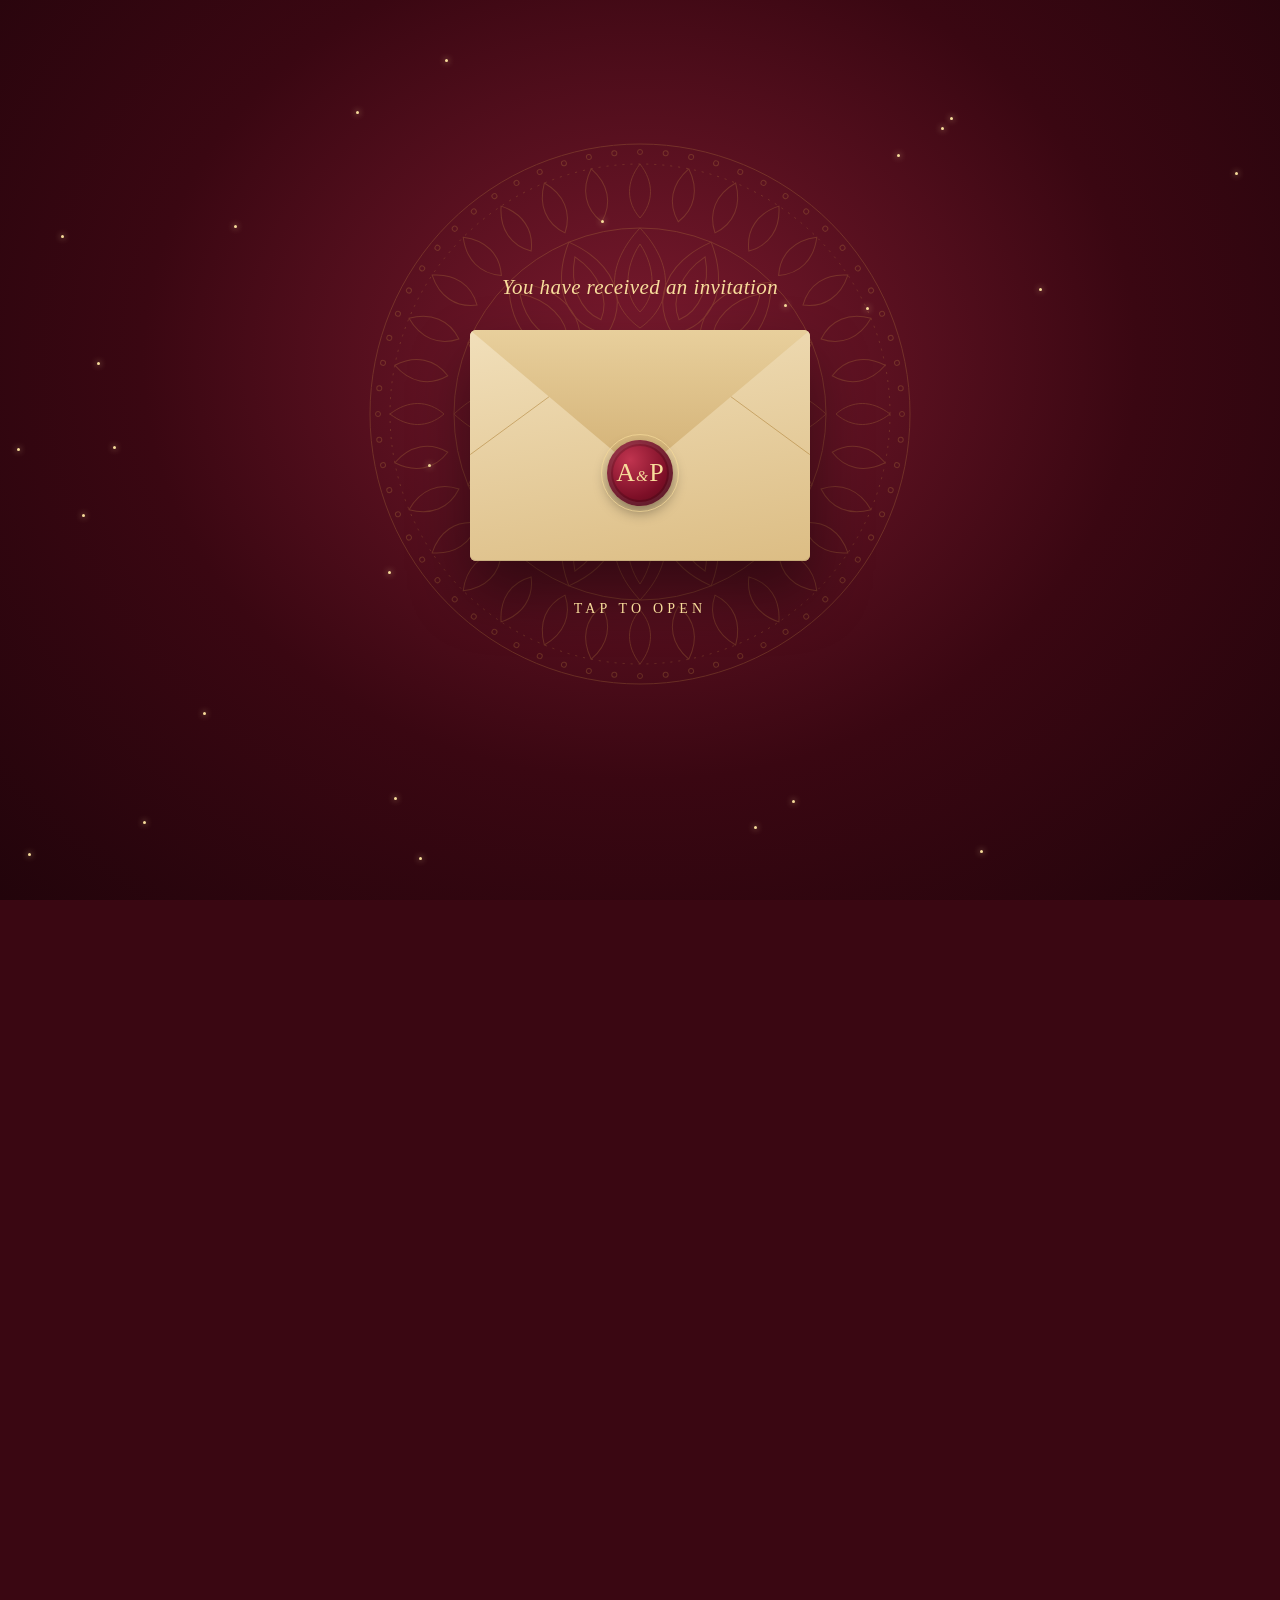
==== commit ab62325f: "Update index.html" ====
--- a/index.html
+++ b/index.html
@@ -283,7 +283,7 @@
       </div>
 
       <div class="finale" data-anim="fade-up">
-        <p class="finale__thanks">Thank You</p>
+        <p class="finale__thanks" style="line-height: unset;">Thank You</p>
         <p class="finale__names">Anjali <i>&amp;</i> Priyanshu</p>
         <p class="finale__date">21 November 2026 · Dehradun</p>
         <button class="btn btn--gold finale__shower" id="showerBtn" type="button">Shower Blessings</button>
